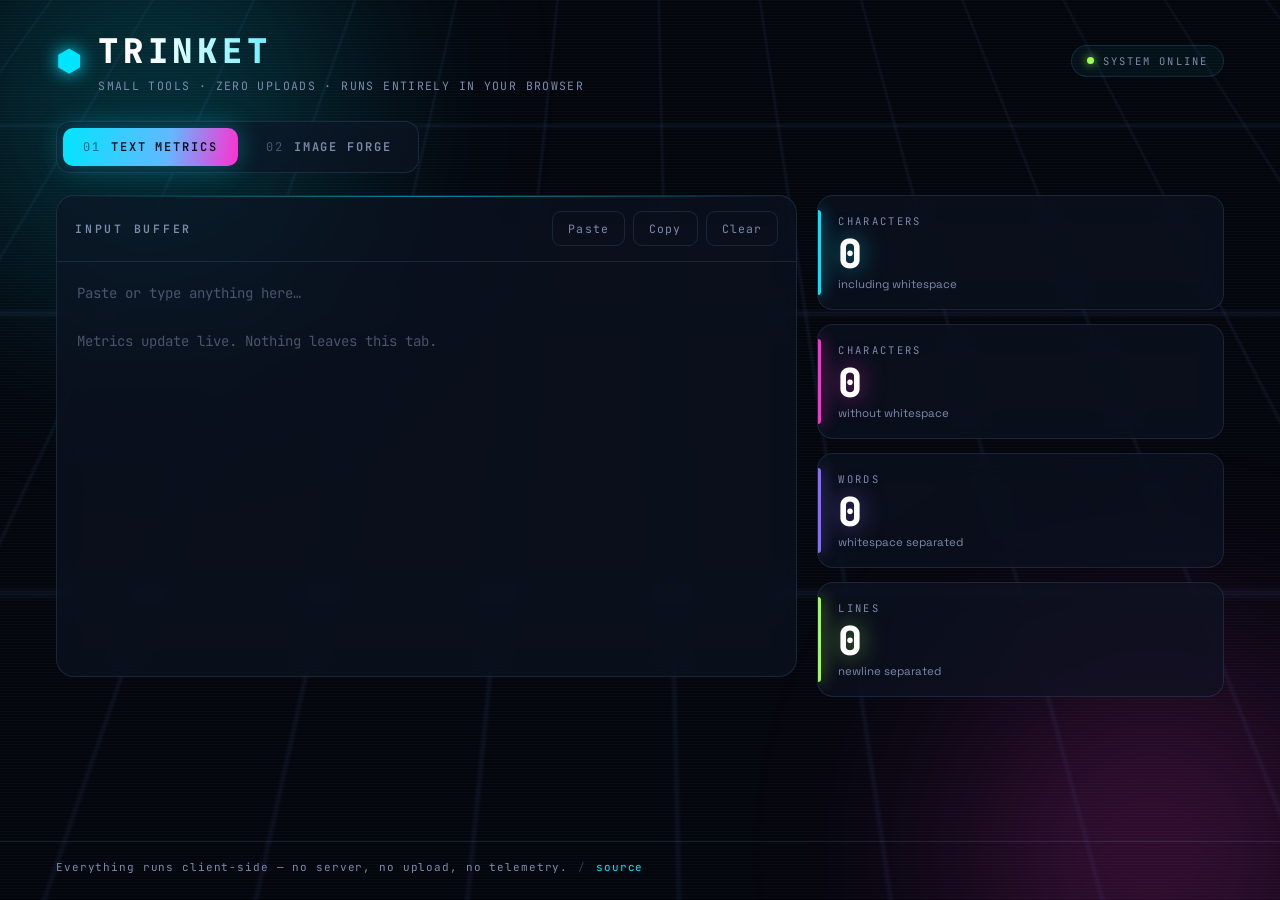
==== index.html @ 866d5426 "Replace old scaffolding with TRINKET LAB static site A no-build GitHub Pages site with two tools: - " ====
<!DOCTYPE html>
<html lang="en">
<head>
<meta charset="utf-8" />
<meta name="viewport" content="width=device-width, initial-scale=1" />
<title>TRINKET LAB // WebLab</title>
<meta name="description" content="A small console of tools I actually use: live text metrics and a paste-in image editor." />
<link rel="preconnect" href="https://fonts.googleapis.com" />
<link rel="preconnect" href="https://fonts.gstatic.com" crossorigin />
<link href="https://fonts.googleapis.com/css2?family=JetBrains+Mono:wght@300;400;600;800&family=Space+Grotesk:wght@400;500;700&display=swap" rel="stylesheet" />
<link rel="icon" href="data:image/svg+xml,<svg xmlns='http://www.w3.org/2000/svg' viewBox='0 0 100 100'><text y='.9em' font-size='90'>⬢</text></svg>" />
<link rel="stylesheet" href="styles.css" />
</head>
<body>
<div class="bg-grid" aria-hidden="true"></div>
<div class="bg-orb orb-a" aria-hidden="true"></div>
<div class="bg-orb orb-b" aria-hidden="true"></div>
<div class="scanlines" aria-hidden="true"></div>

<header class="site-head">
  <div class="brand">
    <div class="brand-mark">⬢</div>
    <div class="brand-text">
      <h1>TRINKET<span>LAB</span></h1>
      <p class="tagline">small tools · zero uploads · runs entirely in your browser</p>
    </div>
  </div>
  <div class="status-chip"><span class="dot"></span> SYSTEM ONLINE</div>
</header>

<nav class="tabs" role="tablist" aria-label="Tools">
  <button class="tab is-active" role="tab" id="tab-text" aria-controls="panel-text" aria-selected="true" data-panel="panel-text">
    <span class="tab-idx">01</span> TEXT METRICS
  </button>
  <button class="tab" role="tab" id="tab-image" aria-controls="panel-image" aria-selected="false" data-panel="panel-image">
    <span class="tab-idx">02</span> IMAGE FORGE
  </button>
  <div class="tab-glider" aria-hidden="true"></div>
</nav>

<main>
  <!-- ───────────────────────── TEXT ───────────────────────── -->
  <section class="panel is-active" id="panel-text" role="tabpanel" aria-labelledby="tab-text">
    <div class="panel-grid">
      <div class="card editor-card">
        <div class="card-head">
          <h2>INPUT BUFFER</h2>
          <div class="card-actions">
            <button class="btn ghost" id="text-paste" type="button">Paste</button>
            <button class="btn ghost" id="text-copy" type="button">Copy</button>
            <button class="btn ghost danger" id="text-clear" type="button">Clear</button>
          </div>
        </div>
        <textarea id="text-input" spellcheck="false" placeholder="Paste or type anything here…&#10;&#10;Metrics update live. Nothing leaves this tab."></textarea>
      </div>

      <div class="stats">
        <div class="stat" data-accent="cyan">
          <div class="stat-label">Characters</div>
          <div class="stat-value" id="stat-chars">0</div>
          <div class="stat-sub">including whitespace</div>
        </div>
        <div class="stat" data-accent="magenta">
          <div class="stat-label">Characters</div>
          <div class="stat-value" id="stat-chars-nws">0</div>
          <div class="stat-sub">without whitespace</div>
        </div>
        <div class="stat" data-accent="violet">
          <div class="stat-label">Words</div>
          <div class="stat-value" id="stat-words">0</div>
          <div class="stat-sub">whitespace separated</div>
        </div>
        <div class="stat" data-accent="lime">
          <div class="stat-label">Lines</div>
          <div class="stat-value" id="stat-lines">0</div>
          <div class="stat-sub">newline separated</div>
        </div>
      </div>
    </div>
  </section>

  <!-- ───────────────────────── IMAGE ───────────────────────── -->
  <section class="panel" id="panel-image" role="tabpanel" aria-labelledby="tab-image" hidden>
    <div class="card image-card">
      <div class="card-head">
        <h2>IMAGE FORGE</h2>
        <div class="card-actions" id="image-actions" hidden>
          <button class="btn" id="btn-invert" type="button">⧉ Invert</button>
          <button class="btn" id="btn-crop" type="button" disabled>⛶ Crop selection</button>
          <button class="btn ghost" id="btn-reset" type="button">↺ Reset</button>
          <button class="btn ghost danger" id="btn-unload" type="button">✕ Close</button>
          <button class="btn primary" id="btn-download" type="button">↓ Download PNG</button>
        </div>
      </div>

      <div class="dropzone" id="dropzone" tabindex="0">
        <div class="dz-inner">
          <div class="dz-icon">⌘V</div>
          <p class="dz-title">Paste an image anywhere</p>
          <p class="dz-sub">or drop a file here · or <span class="link" id="browse">browse your disk</span></p>
        </div>
        <input type="file" id="file-input" accept="image/*" hidden />
      </div>

      <div class="stage-wrap" id="stage-wrap" hidden>
        <div class="canvas-holder" id="canvas-holder">
          <canvas id="stage"></canvas>
          <div class="sel" id="sel" hidden>
            <span class="sel-size" id="sel-size"></span>
          </div>
        </div>
        <div class="stage-meta">
          <span id="meta-dims">—</span>
          <span class="hint">drag on the image to mark a crop region · Esc clears</span>
        </div>
      </div>
    </div>
  </section>
</main>

<footer class="site-foot">
  <span>Everything runs client-side — no server, no upload, no telemetry.</span>
  <span class="foot-sep">/</span>
  <a href="https://github.com/rueyday/WebLab" target="_blank" rel="noopener">source</a>
</footer>

<div class="toast" id="toast" hidden></div>
<script src="app.js"></script>
</body>
</html>
---- styles.css ----
:root {
  --bg: #04060d;
  --bg-2: #070b16;
  --panel: rgba(14, 20, 36, 0.62);
  --line: rgba(120, 180, 255, 0.14);
  --line-hot: rgba(0, 229, 255, 0.55);
  --text: #dbe6ff;
  --muted: #7d8bad;
  --cyan: #00e5ff;
  --magenta: #ff2fd0;
  --violet: #8b6bff;
  --lime: #9dff4f;
  --danger: #ff5b6e;
  --mono: "JetBrains Mono", ui-monospace, SFMono-Regular, Menlo, monospace;
  --sans: "Space Grotesk", system-ui, -apple-system, sans-serif;
}

* { box-sizing: border-box; }

html, body { height: 100%; }

body {
  margin: 0;
  min-height: 100%;
  background: var(--bg);
  color: var(--text);
  font-family: var(--sans);
  -webkit-font-smoothing: antialiased;
  overflow-x: hidden;
  display: flex;
  flex-direction: column;
}

/* ── background ─────────────────────────────────────────── */
.bg-grid {
  position: fixed; inset: -50% -50%;
  background-image:
    linear-gradient(rgba(90, 160, 255, 0.07) 1px, transparent 1px),
    linear-gradient(90deg, rgba(90, 160, 255, 0.07) 1px, transparent 1px);
  background-size: 46px 46px;
  transform: perspective(600px) rotateX(58deg) translateY(-12%);
  transform-origin: 50% 0;
  mask-image: radial-gradient(ellipse 60% 55% at 50% 30%, #000 20%, transparent 75%);
  -webkit-mask-image: radial-gradient(ellipse 60% 55% at 50% 30%, #000 20%, transparent 75%);
  z-index: -3;
  pointer-events: none;
}

.bg-orb {
  position: fixed;
  width: 44vw; height: 44vw;
  border-radius: 50%;
  filter: blur(110px);
  opacity: 0.35;
  z-index: -2;
  pointer-events: none;
  animation: drift 22s ease-in-out infinite alternate;
}
.orb-a { background: radial-gradient(circle, var(--cyan), transparent 65%); top: -14vw; left: -10vw; }
.orb-b { background: radial-gradient(circle, var(--magenta), transparent 65%); bottom: -18vw; right: -12vw; animation-delay: -9s; }

@keyframes drift {
  from { transform: translate3d(0, 0, 0) scale(1); }
  to   { transform: translate3d(4vw, 5vh, 0) scale(1.15); }
}

.scanlines {
  position: fixed; inset: 0;
  background: repeating-linear-gradient(to bottom, rgba(255,255,255,0.022) 0 1px, transparent 1px 3px);
  z-index: -1;
  pointer-events: none;
}

/* ── header ─────────────────────────────────────────────── */
.site-head {
  display: flex; align-items: center; justify-content: space-between;
  gap: 20px; flex-wrap: wrap;
  padding: 28px clamp(18px, 5vw, 56px) 10px;
}

.brand { display: flex; align-items: center; gap: 16px; }

.brand-mark {
  font-size: 30px; line-height: 1;
  color: var(--cyan);
  text-shadow: 0 0 18px var(--cyan);
  animation: pulse 3.4s ease-in-out infinite;
}
@keyframes pulse { 0%, 100% { opacity: 1; } 50% { opacity: 0.45; } }

.brand-text h1 {
  margin: 0;
  font-family: var(--mono);
  font-weight: 800;
  font-size: clamp(22px, 3.4vw, 34px);
  letter-spacing: 0.14em;
  background: linear-gradient(92deg, #fff 10%, var(--cyan) 55%, var(--magenta) 95%);
  -webkit-background-clip: text; background-clip: text;
  color: transparent;
}
.brand-text h1 span { opacity: 0.72; }

.tagline {
  margin: 5px 0 0;
  font-family: var(--mono);
  font-size: 11.5px;
  letter-spacing: 0.12em;
  text-transform: uppercase;
  color: var(--muted);
}

.status-chip {
  display: inline-flex; align-items: center; gap: 9px;
  padding: 8px 15px;
  border: 1px solid var(--line);
  border-radius: 999px;
  background: rgba(0, 229, 255, 0.05);
  font-family: var(--mono);
  font-size: 10.5px;
  letter-spacing: 0.2em;
  color: var(--muted);
}
.status-chip .dot {
  width: 7px; height: 7px; border-radius: 50%;
  background: var(--lime);
  box-shadow: 0 0 10px var(--lime);
  animation: pulse 2s ease-in-out infinite;
}

/* ── tabs ───────────────────────────────────────────────── */
.tabs {
  position: relative;
  display: flex; gap: 8px;
  margin: 18px clamp(18px, 5vw, 56px) 0;
  padding: 6px;
  border: 1px solid var(--line);
  border-radius: 14px;
  background: var(--panel);
  backdrop-filter: blur(14px);
  width: fit-content;
  max-width: calc(100% - 36px);
}

.tab {
  position: relative; z-index: 1;
  display: inline-flex; align-items: center; gap: 10px;
  padding: 11px 20px;
  border: 0; border-radius: 10px;
  background: transparent;
  color: var(--muted);
  font-family: var(--mono);
  font-size: 12px; font-weight: 600;
  letter-spacing: 0.16em;
  cursor: pointer;
  transition: color 0.22s ease;
  white-space: nowrap;
}
.tab:hover { color: var(--text); }
.tab.is-active { color: #041018; }
.tab-idx { opacity: 0.55; font-weight: 400; }

.tab-glider {
  position: absolute; top: 6px; left: 6px;
  height: calc(100% - 12px);
  border-radius: 10px;
  background: linear-gradient(100deg, var(--cyan), #63b8ff 60%, var(--magenta));
  box-shadow: 0 0 26px rgba(0, 229, 255, 0.35);
  transition: transform 0.34s cubic-bezier(.5,.05,.2,1), width 0.34s cubic-bezier(.5,.05,.2,1);
}

/* ── layout ─────────────────────────────────────────────── */
main {
  flex: 1;
  padding: 22px clamp(18px, 5vw, 56px) 40px;
  width: 100%;
  max-width: 1400px;
}

.panel { display: none; animation: rise 0.4s ease both; }
.panel.is-active { display: block; }
@keyframes rise {
  from { opacity: 0; transform: translateY(12px); }
  to   { opacity: 1; transform: none; }
}

.panel-grid {
  display: grid;
  grid-template-columns: minmax(0, 1.55fr) minmax(280px, 0.85fr);
  gap: 20px;
  align-items: start;
}
@media (max-width: 900px) {
  .panel-grid { grid-template-columns: 1fr; }
}

/* ── cards ──────────────────────────────────────────────── */
.card {
  position: relative;
  border: 1px solid var(--line);
  border-radius: 18px;
  background: var(--panel);
  backdrop-filter: blur(16px);
  overflow: hidden;
}
.card::before {
  content: "";
  position: absolute; inset: 0 0 auto 0; height: 1px;
  background: linear-gradient(90deg, transparent, var(--line-hot), transparent);
}

.card-head {
  display: flex; align-items: center; justify-content: space-between;
  gap: 14px; flex-wrap: wrap;
  padding: 15px 18px;
  border-bottom: 1px solid var(--line);
}
.card-head h2 {
  margin: 0;
  font-family: var(--mono);
  font-size: 11.5px; font-weight: 600;
  letter-spacing: 0.24em;
  color: var(--muted);
}
.card-actions { display: flex; gap: 8px; flex-wrap: wrap; }

/* ── buttons ────────────────────────────────────────────── */
.btn {
  padding: 9px 15px;
  border: 1px solid var(--line);
  border-radius: 9px;
  background: rgba(120, 180, 255, 0.06);
  color: var(--text);
  font-family: var(--mono);
  font-size: 11.5px; letter-spacing: 0.1em;
  cursor: pointer;
  transition: all 0.18s ease;
}
.btn:hover:not(:disabled) {
  border-color: var(--line-hot);
  background: rgba(0, 229, 255, 0.14);
  box-shadow: 0 0 18px rgba(0, 229, 255, 0.22);
  transform: translateY(-1px);
}
.btn:active:not(:disabled) { transform: translateY(0); }
.btn:disabled { opacity: 0.32; cursor: not-allowed; }
.btn.ghost { background: transparent; color: var(--muted); }
.btn.ghost:hover:not(:disabled) { color: var(--text); }
.btn.danger:hover:not(:disabled) {
  border-color: var(--danger);
  background: rgba(255, 91, 110, 0.14);
  box-shadow: 0 0 18px rgba(255, 91, 110, 0.22);
  color: #ffd7dc;
}
.btn.primary {
  border-color: transparent;
  background: linear-gradient(100deg, var(--cyan), var(--magenta));
  color: #04060d;
  font-weight: 600;
}
.btn.primary:hover:not(:disabled) { box-shadow: 0 0 26px rgba(255, 47, 208, 0.4); }

/* ── text panel ─────────────────────────────────────────── */
#text-input {
  display: block;
  width: 100%;
  min-height: 46vh;
  padding: 20px;
  border: 0;
  background: transparent;
  color: var(--text);
  font-family: var(--mono);
  font-size: 14px;
  line-height: 1.7;
  resize: vertical;
  outline: none;
}
#text-input::placeholder { color: rgba(125, 139, 173, 0.55); }
#text-input:focus { background: rgba(0, 229, 255, 0.02); }

.stats { display: grid; gap: 14px; }

.stat {
  position: relative;
  padding: 18px 20px;
  border: 1px solid var(--line);
  border-radius: 16px;
  background: var(--panel);
  backdrop-filter: blur(16px);
  overflow: hidden;
  transition: border-color 0.25s ease, transform 0.25s ease;
}
.stat::after {
  content: "";
  position: absolute; left: 0; top: 12%; bottom: 12%; width: 3px;
  border-radius: 0 3px 3px 0;
  background: var(--accent);
  box-shadow: 0 0 16px var(--accent);
}
.stat[data-accent="cyan"]    { --accent: var(--cyan); }
.stat[data-accent="magenta"] { --accent: var(--magenta); }
.stat[data-accent="violet"]  { --accent: var(--violet); }
.stat[data-accent="lime"]    { --accent: var(--lime); }
.stat:hover { transform: translateY(-2px); border-color: rgba(120, 180, 255, 0.3); }

.stat-label {
  font-family: var(--mono);
  font-size: 10.5px; letter-spacing: 0.22em; text-transform: uppercase;
  color: var(--muted);
}
.stat-value {
  margin: 6px 0 3px;
  font-family: var(--mono);
  font-size: clamp(30px, 4.5vw, 40px);
  font-weight: 800;
  line-height: 1;
  color: #fff;
  font-variant-numeric: tabular-nums;
  text-shadow: 0 0 24px color-mix(in srgb, var(--accent) 55%, transparent);
}
.stat-value.bump { animation: bump 0.3s ease; }
@keyframes bump { 50% { transform: scale(1.06); } }
.stat-sub { font-size: 11.5px; color: var(--muted); }

/* ── image panel ────────────────────────────────────────── */
.dropzone {
  margin: 22px;
  padding: clamp(40px, 9vw, 84px) 24px;
  border: 1.5px dashed rgba(120, 180, 255, 0.28);
  border-radius: 16px;
  text-align: center;
  cursor: pointer;
  outline: none;
  transition: all 0.22s ease;
}
.dropzone:hover, .dropzone:focus-visible, .dropzone.hot {
  border-color: var(--cyan);
  background: rgba(0, 229, 255, 0.06);
  box-shadow: inset 0 0 60px rgba(0, 229, 255, 0.08);
}
.dz-icon {
  font-family: var(--mono);
  font-size: 34px; font-weight: 800;
  letter-spacing: 0.06em;
  color: var(--cyan);
  text-shadow: 0 0 28px var(--cyan);
}
.dz-title { margin: 16px 0 6px; font-size: 19px; font-weight: 500; }
.dz-sub { margin: 0; font-size: 13px; color: var(--muted); }
.link { color: var(--cyan); text-decoration: underline; text-underline-offset: 3px; }

.stage-wrap { padding: 22px; }

.canvas-holder {
  position: relative;
  display: inline-block;
  max-width: 100%;
  line-height: 0;
  border-radius: 12px;
  overflow: hidden;
  box-shadow: 0 0 0 1px var(--line), 0 24px 60px rgba(0, 0, 0, 0.55);
  background-image:
    linear-gradient(45deg, #101725 25%, transparent 25%, transparent 75%, #101725 75%),
    linear-gradient(45deg, #101725 25%, #0a0f1a 25%, #0a0f1a 75%, #101725 75%);
  background-size: 20px 20px;
  background-position: 0 0, 10px 10px;
}

#stage {
  display: block;
  max-width: 100%;
  height: auto;
  cursor: crosshair;
  touch-action: none;
}

.sel {
  position: absolute;
  border: 1px solid var(--cyan);
  box-shadow: 0 0 0 9999px rgba(4, 6, 13, 0.6), 0 0 22px rgba(0, 229, 255, 0.5);
  pointer-events: none;
}
.sel-size {
  position: absolute; left: 4px; bottom: 4px;
  padding: 2px 7px;
  border-radius: 5px;
  background: var(--cyan);
  color: #04060d;
  font-family: var(--mono);
  font-size: 10.5px;
  line-height: 1.6;
  white-space: nowrap;
}

.stage-meta {
  display: flex; align-items: center; gap: 14px; flex-wrap: wrap;
  margin-top: 16px;
  font-family: var(--mono);
  font-size: 11.5px;
  letter-spacing: 0.08em;
  color: var(--muted);
}
#meta-dims { color: var(--cyan); }
.hint { opacity: 0.75; }

/* ── footer + toast ─────────────────────────────────────── */
.site-foot {
  display: flex; align-items: center; gap: 10px; flex-wrap: wrap;
  padding: 18px clamp(18px, 5vw, 56px) 26px;
  border-top: 1px solid var(--line);
  font-family: var(--mono);
  font-size: 11px;
  letter-spacing: 0.08em;
  color: var(--muted);
}
.site-foot a { color: var(--cyan); text-decoration: none; }
.site-foot a:hover { text-decoration: underline; }
.foot-sep { opacity: 0.4; }

.toast {
  position: fixed; left: 50%; bottom: 30px;
  transform: translate(-50%, 16px);
  padding: 12px 20px;
  border: 1px solid var(--line-hot);
  border-radius: 10px;
  background: rgba(7, 11, 22, 0.95);
  backdrop-filter: blur(10px);
  font-family: var(--mono);
  font-size: 12px;
  letter-spacing: 0.08em;
  box-shadow: 0 0 30px rgba(0, 229, 255, 0.25);
  opacity: 0;
  transition: opacity 0.25s ease, transform 0.25s ease;
  z-index: 50;
}
.toast.show { opacity: 1; transform: translate(-50%, 0); }

@media (prefers-reduced-motion: reduce) {
  *, *::before, *::after { animation: none !important; transition: none !important; }
}
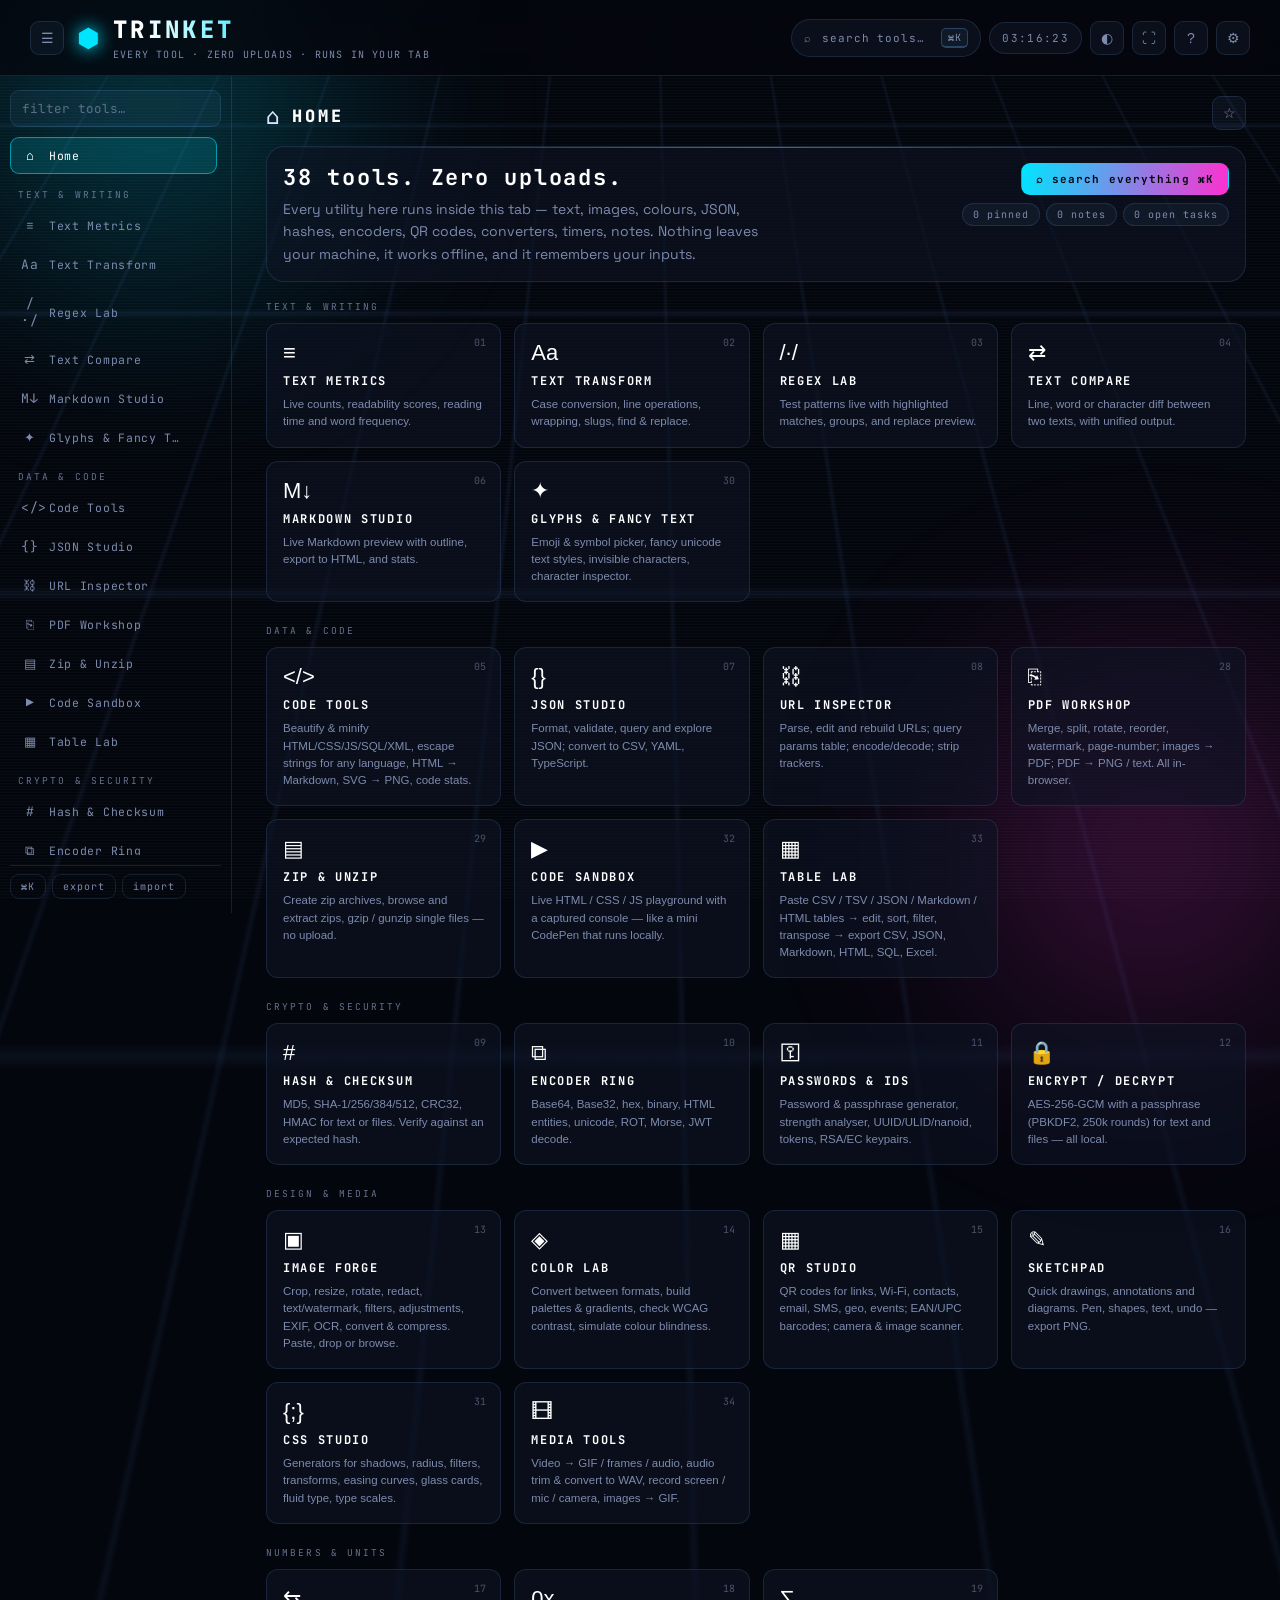
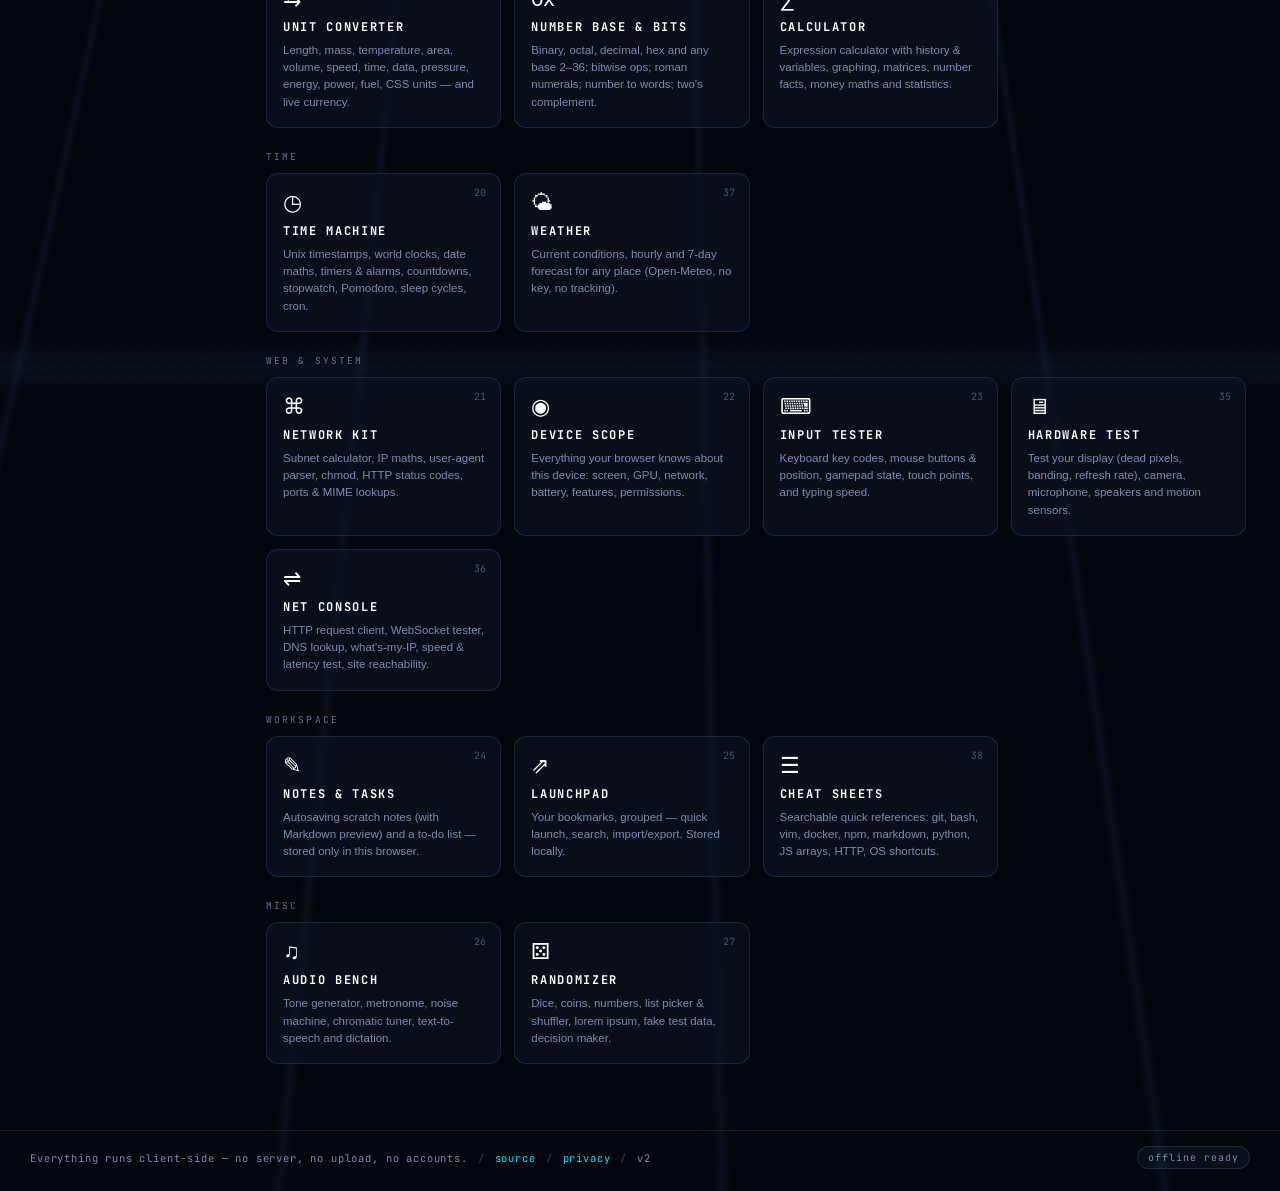
==== commit f5a6105a: "added a ton of tools" ====
--- a/index.html
+++ b/index.html
@@ -1,15 +1,33 @@
 <!DOCTYPE html>
-<html lang="en">
+<html lang="en" data-theme="midnight">
 <head>
 <meta charset="utf-8" />
 <meta name="viewport" content="width=device-width, initial-scale=1" />
-<title>TRINKET LAB // WebLab</title>
-<meta name="description" content="A small console of tools I actually use: live text metrics and a paste-in image editor." />
+<title>TRINKET LAB // every web tool, one tab</title>
+<meta name="description" content="TRINKET LAB — 30+ browser-only tools: text, image, colour, JSON, regex, hashes, encoders, QR codes, converters, timers, notes and more. No uploads, no accounts, works offline." />
+<meta name="theme-color" content="#04060d" />
+<meta property="og:title" content="TRINKET LAB" />
+<meta property="og:description" content="Every small web tool you need, running entirely in your browser." />
+<meta property="og:type" content="website" />
+<link rel="manifest" href="manifest.webmanifest" />
 <link rel="preconnect" href="https://fonts.googleapis.com" />
 <link rel="preconnect" href="https://fonts.gstatic.com" crossorigin />
 <link href="https://fonts.googleapis.com/css2?family=JetBrains+Mono:wght@300;400;600;800&family=Space+Grotesk:wght@400;500;700&display=swap" rel="stylesheet" />
 <link rel="icon" href="data:image/svg+xml,<svg xmlns='http://www.w3.org/2000/svg' viewBox='0 0 100 100'><text y='.9em' font-size='90'>⬢</text></svg>" />
+<link rel="apple-touch-icon" href="icon.svg" />
 <link rel="stylesheet" href="styles.css" />
+<script>
+  // apply saved theme before first paint to avoid a flash
+  try {
+    var s = JSON.parse(localStorage.getItem("trinket:settings") || "{}");
+    var root = document.documentElement;
+    if (s.theme) root.dataset.theme = s.theme;
+    if (s.fx === false) root.dataset.fx = "off";
+    if (s.glow === false) root.dataset.glow = "off";
+    if (s.motion === false) root.dataset.motion = "off";
+    if (s.density) root.dataset.density = s.density;
+  } catch (e) {}
+</script>
 </head>
 <body>
 <div class="bg-grid" aria-hidden="true"></div>
@@ -19,112 +37,50 @@
 
 <header class="site-head">
   <div class="brand">
-    <div class="brand-mark">⬢</div>
+    <button class="icon-btn" id="rail-toggle" title="Toggle sidebar (⌘B)" aria-label="Toggle sidebar">☰</button>
+    <button class="brand-mark" id="brand-home" title="Home" aria-label="Home">⬢</button>
     <div class="brand-text">
       <h1>TRINKET<span>LAB</span></h1>
-      <p class="tagline">small tools · zero uploads · runs entirely in your browser</p>
+      <p class="tagline">every tool · zero uploads · runs in your tab</p>
     </div>
   </div>
-  <div class="status-chip"><span class="dot"></span> SYSTEM ONLINE</div>
+  <div class="head-tools">
+    <button class="search-btn" id="open-palette" type="button">
+      <span>⌕</span><span class="grow">search tools…</span><span class="kbd">⌘K</span>
+    </button>
+    <span class="clock" id="clock" title="Local time">--:--:--</span>
+    <button class="icon-btn" id="btn-theme" title="Cycle theme (⌘⇧T)" aria-label="Theme">◐</button>
+    <button class="icon-btn" id="btn-fullscreen" title="Fullscreen (F11)" aria-label="Fullscreen">⛶</button>
+    <button class="icon-btn" id="btn-help" title="Keyboard shortcuts (?)" aria-label="Help">?</button>
+    <button class="icon-btn" id="btn-settings" title="Settings" aria-label="Settings">⚙</button>
+  </div>
 </header>
 
-<nav class="tabs" role="tablist" aria-label="Tools">
-  <button class="tab is-active" role="tab" id="tab-text" aria-controls="panel-text" aria-selected="true" data-panel="panel-text">
-    <span class="tab-idx">01</span> TEXT METRICS
-  </button>
-  <button class="tab" role="tab" id="tab-image" aria-controls="panel-image" aria-selected="false" data-panel="panel-image">
-    <span class="tab-idx">02</span> IMAGE FORGE
-  </button>
-  <div class="tab-glider" aria-hidden="true"></div>
-</nav>
-
-<main>
-  <!-- ───────────────────────── TEXT ───────────────────────── -->
-  <section class="panel is-active" id="panel-text" role="tabpanel" aria-labelledby="tab-text">
-    <div class="panel-grid">
-      <div class="card editor-card">
-        <div class="card-head">
-          <h2>INPUT BUFFER</h2>
-          <div class="card-actions">
-            <button class="btn ghost" id="text-paste" type="button">Paste</button>
-            <button class="btn ghost" id="text-copy" type="button">Copy</button>
-            <button class="btn ghost danger" id="text-clear" type="button">Clear</button>
-          </div>
-        </div>
-        <textarea id="text-input" spellcheck="false" placeholder="Paste or type anything here…&#10;&#10;Metrics update live. Nothing leaves this tab."></textarea>
-      </div>
-
-      <div class="stats">
-        <div class="stat" data-accent="cyan">
-          <div class="stat-label">Characters</div>
-          <div class="stat-value" id="stat-chars">0</div>
-          <div class="stat-sub">including whitespace</div>
-        </div>
-        <div class="stat" data-accent="magenta">
-          <div class="stat-label">Characters</div>
-          <div class="stat-value" id="stat-chars-nws">0</div>
-          <div class="stat-sub">without whitespace</div>
-        </div>
-        <div class="stat" data-accent="violet">
-          <div class="stat-label">Words</div>
-          <div class="stat-value" id="stat-words">0</div>
-          <div class="stat-sub">whitespace separated</div>
-        </div>
-        <div class="stat" data-accent="lime">
-          <div class="stat-label">Lines</div>
-          <div class="stat-value" id="stat-lines">0</div>
-          <div class="stat-sub">newline separated</div>
-        </div>
-      </div>
-    </div>
-  </section>
-
-  <!-- ───────────────────────── IMAGE ───────────────────────── -->
-  <section class="panel" id="panel-image" role="tabpanel" aria-labelledby="tab-image" hidden>
-    <div class="card image-card">
-      <div class="card-head">
-        <h2>IMAGE FORGE</h2>
-        <div class="card-actions" id="image-actions" hidden>
-          <button class="btn" id="btn-invert" type="button">⧉ Invert</button>
-          <button class="btn" id="btn-crop" type="button" disabled>⛶ Crop selection</button>
-          <button class="btn ghost" id="btn-reset" type="button">↺ Reset</button>
-          <button class="btn ghost danger" id="btn-unload" type="button">✕ Close</button>
-          <button class="btn primary" id="btn-download" type="button">↓ Download PNG</button>
-        </div>
-      </div>
-
-      <div class="dropzone" id="dropzone" tabindex="0">
-        <div class="dz-inner">
-          <div class="dz-icon">⌘V</div>
-          <p class="dz-title">Paste an image anywhere</p>
-          <p class="dz-sub">or drop a file here · or <span class="link" id="browse">browse your disk</span></p>
-        </div>
-        <input type="file" id="file-input" accept="image/*" hidden />
-      </div>
-
-      <div class="stage-wrap" id="stage-wrap" hidden>
-        <div class="canvas-holder" id="canvas-holder">
-          <canvas id="stage"></canvas>
-          <div class="sel" id="sel" hidden>
-            <span class="sel-size" id="sel-size"></span>
-          </div>
-        </div>
-        <div class="stage-meta">
-          <span id="meta-dims">—</span>
-          <span class="hint">drag on the image to mark a crop region · Esc clears</span>
-        </div>
-      </div>
-    </div>
-  </section>
-</main>
+<div class="shell" id="shell">
+  <aside class="rail" id="rail" aria-label="Tools">
+    <input class="rail-filter" id="rail-filter" type="search" placeholder="filter tools…" autocomplete="off" spellcheck="false" />
+    <nav class="rail-list" id="rail-list"></nav>
+    <div class="rail-foot" id="rail-foot"></div>
+  </aside>
+  <main class="view" id="view"></main>
+</div>
 
 <footer class="site-foot">
-  <span>Everything runs client-side — no server, no upload, no telemetry.</span>
+  <span>Everything runs client-side — no server, no upload, no accounts.</span>
   <span class="foot-sep">/</span>
   <a href="https://github.com/rueyday/WebLab" target="_blank" rel="noopener">source</a>
+  <span class="foot-sep">/</span>
+  <a href="privacy.html">privacy</a>
+  <span class="foot-sep">/</span>
+  <span id="foot-version">v2</span>
+  <span class="spacer"></span>
+  <span id="foot-offline" class="chip" hidden>offline ready</span>
 </footer>
 
-<div class="toast" id="toast" hidden></div>
-<script src="app.js"></script>
+<div id="palette-host" hidden></div>
+<div id="modal-host" hidden></div>
+<div class="toast-stack" id="toast-stack" aria-live="polite"></div>
+
+<script type="module" src="js/main.js"></script>
 </body>
 </html>
--- a/styles.css
+++ b/styles.css
@@ -1,439 +1,654 @@
+/* ═══════════════════════════════════════════════════════════
+   TRINKET LAB — design system
+   tokens → layout → components → utilities
+   ═══════════════════════════════════════════════════════════ */
+
+/* ── theme tokens ───────────────────────────────────────── */
 :root {
   --bg: #04060d;
   --bg-2: #070b16;
   --panel: rgba(14, 20, 36, 0.62);
+  --panel-solid: #0b1120;
+  --raise: rgba(120, 180, 255, 0.06);
   --line: rgba(120, 180, 255, 0.14);
+  --line-2: rgba(120, 180, 255, 0.28);
   --line-hot: rgba(0, 229, 255, 0.55);
   --text: #dbe6ff;
+  --text-hi: #ffffff;
   --muted: #7d8bad;
   --cyan: #00e5ff;
   --magenta: #ff2fd0;
   --violet: #8b6bff;
   --lime: #9dff4f;
+  --amber: #ffc861;
   --danger: #ff5b6e;
+  --a1: var(--cyan);
+  --a2: var(--magenta);
+  --grid-ink: rgba(90, 160, 255, 0.07);
+  --shadow: 0 24px 60px rgba(0, 0, 0, 0.55);
   --mono: "JetBrains Mono", ui-monospace, SFMono-Regular, Menlo, monospace;
   --sans: "Space Grotesk", system-ui, -apple-system, sans-serif;
-}
+  --r-lg: 18px;
+  --r-md: 12px;
+  --r-sm: 9px;
+  color-scheme: dark;
+}
+
+[data-theme="aurora"] {
+  --bg: #05121a; --bg-2: #061a22; --panel: rgba(10, 33, 42, 0.62); --panel-solid: #0a212a;
+  --text: #d6fff4; --muted: #6f9fa0; --line: rgba(90, 255, 220, 0.14); --line-2: rgba(90,255,220,.3);
+  --line-hot: rgba(80, 255, 200, 0.55);
+  --a1: #4dffc3; --a2: #8b6bff; --cyan: #4dffc3; --magenta: #ff8bd0;
+  --grid-ink: rgba(80, 255, 200, 0.07);
+}
+[data-theme="ember"] {
+  --bg: #120604; --bg-2: #1a0a06; --panel: rgba(42, 18, 12, 0.6); --panel-solid: #22100b;
+  --text: #ffe4d2; --muted: #b58a72; --line: rgba(255, 150, 90, 0.16); --line-2: rgba(255,150,90,.32);
+  --line-hot: rgba(255, 140, 60, 0.6);
+  --a1: #ff9b45; --a2: #ff2f6d; --cyan: #ff9b45; --magenta: #ff2f6d; --lime: #ffd166;
+  --grid-ink: rgba(255, 150, 90, 0.07);
+}
+[data-theme="matrix"] {
+  --bg: #020602; --bg-2: #04140a; --panel: rgba(8, 26, 14, 0.6); --panel-solid: #071a0d;
+  --text: #c9ffd6; --muted: #5f9d76; --line: rgba(80, 255, 140, 0.16); --line-2: rgba(80,255,140,.3);
+  --line-hot: rgba(60, 255, 120, 0.6);
+  --a1: #3bff7d; --a2: #9dff4f; --cyan: #3bff7d; --magenta: #d6ff4f;
+  --grid-ink: rgba(80, 255, 140, 0.08);
+}
+[data-theme="paper"] {
+  --bg: #f4f5f8; --bg-2: #eceef4; --panel: rgba(255, 255, 255, 0.82); --panel-solid: #ffffff;
+  --raise: rgba(20, 40, 90, 0.05);
+  --text: #16203a; --text-hi: #050b1c; --muted: #63708e;
+  --line: rgba(20, 40, 90, 0.14); --line-2: rgba(20, 40, 90, 0.26); --line-hot: rgba(0, 130, 190, 0.5);
+  --cyan: #0088b8; --magenta: #c2137f; --violet: #6039d8; --lime: #2e9e2e; --amber: #b47600;
+  --a1: #0088b8; --a2: #c2137f;
+  --grid-ink: rgba(20, 60, 120, 0.06);
+  --shadow: 0 20px 44px rgba(20, 40, 90, 0.14);
+  color-scheme: light;
+}
+
+/* effect toggles driven by settings */
+html[data-fx="off"] .bg-grid,
+html[data-fx="off"] .bg-orb,
+html[data-fx="off"] .scanlines { display: none; }
+html[data-glow="off"] * { text-shadow: none !important; }
+html[data-density="compact"] { --r-lg: 12px; --r-md: 9px; }
 
 * { box-sizing: border-box; }
-
-html, body { height: 100%; }
+[hidden] { display: none !important; }
+html { min-height: 100%; }
 
 body {
   margin: 0;
-  min-height: 100%;
+  min-height: 100vh;
   background: var(--bg);
   color: var(--text);
   font-family: var(--sans);
+  font-size: 14px;
   -webkit-font-smoothing: antialiased;
   overflow-x: hidden;
   display: flex;
   flex-direction: column;
 }
 
+::selection { background: color-mix(in srgb, var(--a1) 40%, transparent); color: var(--text-hi); }
+
+/* thin scrollbars */
+* { scrollbar-width: thin; scrollbar-color: var(--line-2) transparent; }
+*::-webkit-scrollbar { width: 10px; height: 10px; }
+*::-webkit-scrollbar-thumb { background: var(--line-2); border-radius: 10px; border: 3px solid transparent; background-clip: content-box; }
+*::-webkit-scrollbar-track { background: transparent; }
+
 /* ── background ─────────────────────────────────────────── */
 .bg-grid {
   position: fixed; inset: -50% -50%;
   background-image:
-    linear-gradient(rgba(90, 160, 255, 0.07) 1px, transparent 1px),
-    linear-gradient(90deg, rgba(90, 160, 255, 0.07) 1px, transparent 1px);
+    linear-gradient(var(--grid-ink) 1px, transparent 1px),
+    linear-gradient(90deg, var(--grid-ink) 1px, transparent 1px);
   background-size: 46px 46px;
   transform: perspective(600px) rotateX(58deg) translateY(-12%);
   transform-origin: 50% 0;
   mask-image: radial-gradient(ellipse 60% 55% at 50% 30%, #000 20%, transparent 75%);
   -webkit-mask-image: radial-gradient(ellipse 60% 55% at 50% 30%, #000 20%, transparent 75%);
-  z-index: -3;
-  pointer-events: none;
-}
-
+  z-index: -3; pointer-events: none;
+}
 .bg-orb {
-  position: fixed;
-  width: 44vw; height: 44vw;
-  border-radius: 50%;
-  filter: blur(110px);
-  opacity: 0.35;
-  z-index: -2;
-  pointer-events: none;
+  position: fixed; width: 44vw; height: 44vw; border-radius: 50%;
+  filter: blur(110px); opacity: 0.32; z-index: -2; pointer-events: none;
   animation: drift 22s ease-in-out infinite alternate;
 }
-.orb-a { background: radial-gradient(circle, var(--cyan), transparent 65%); top: -14vw; left: -10vw; }
-.orb-b { background: radial-gradient(circle, var(--magenta), transparent 65%); bottom: -18vw; right: -12vw; animation-delay: -9s; }
-
-@keyframes drift {
-  from { transform: translate3d(0, 0, 0) scale(1); }
-  to   { transform: translate3d(4vw, 5vh, 0) scale(1.15); }
-}
-
+.orb-a { background: radial-gradient(circle, var(--a1), transparent 65%); top: -14vw; left: -10vw; }
+.orb-b { background: radial-gradient(circle, var(--a2), transparent 65%); bottom: -18vw; right: -12vw; animation-delay: -9s; }
+@keyframes drift { from { transform: translate3d(0,0,0) scale(1); } to { transform: translate3d(4vw,5vh,0) scale(1.15); } }
 .scanlines {
-  position: fixed; inset: 0;
+  position: fixed; inset: 0; z-index: -1; pointer-events: none;
   background: repeating-linear-gradient(to bottom, rgba(255,255,255,0.022) 0 1px, transparent 1px 3px);
-  z-index: -1;
-  pointer-events: none;
-}
+}
+[data-theme="paper"] .scanlines { background: repeating-linear-gradient(to bottom, rgba(0,0,0,0.014) 0 1px, transparent 1px 3px); }
 
 /* ── header ─────────────────────────────────────────────── */
 .site-head {
-  display: flex; align-items: center; justify-content: space-between;
-  gap: 20px; flex-wrap: wrap;
-  padding: 28px clamp(18px, 5vw, 56px) 10px;
-}
-
-.brand { display: flex; align-items: center; gap: 16px; }
-
+  position: sticky; top: 0; z-index: 30;
+  display: flex; align-items: center; justify-content: space-between; gap: 16px;
+  padding: 14px clamp(14px, 3vw, 30px);
+  border-bottom: 1px solid var(--line);
+  background: color-mix(in srgb, var(--bg) 78%, transparent);
+  backdrop-filter: blur(14px);
+}
+.brand { display: flex; align-items: center; gap: 13px; min-width: 0; }
 .brand-mark {
-  font-size: 30px; line-height: 1;
-  color: var(--cyan);
-  text-shadow: 0 0 18px var(--cyan);
+  font-size: 26px; line-height: 1; color: var(--a1);
+  text-shadow: 0 0 18px var(--a1);
   animation: pulse 3.4s ease-in-out infinite;
+  background: none; border: 0; cursor: pointer; padding: 0;
 }
 @keyframes pulse { 0%, 100% { opacity: 1; } 50% { opacity: 0.45; } }
-
 .brand-text h1 {
-  margin: 0;
-  font-family: var(--mono);
-  font-weight: 800;
-  font-size: clamp(22px, 3.4vw, 34px);
-  letter-spacing: 0.14em;
-  background: linear-gradient(92deg, #fff 10%, var(--cyan) 55%, var(--magenta) 95%);
-  -webkit-background-clip: text; background-clip: text;
-  color: transparent;
+  margin: 0; font-family: var(--mono); font-weight: 800;
+  font-size: clamp(17px, 2.4vw, 24px); letter-spacing: 0.14em;
+  background: linear-gradient(92deg, var(--text-hi) 10%, var(--a1) 55%, var(--a2) 95%);
+  -webkit-background-clip: text; background-clip: text; color: transparent;
+  white-space: nowrap;
 }
 .brand-text h1 span { opacity: 0.72; }
-
 .tagline {
-  margin: 5px 0 0;
-  font-family: var(--mono);
-  font-size: 11.5px;
-  letter-spacing: 0.12em;
-  text-transform: uppercase;
-  color: var(--muted);
-}
-
-.status-chip {
-  display: inline-flex; align-items: center; gap: 9px;
-  padding: 8px 15px;
-  border: 1px solid var(--line);
-  border-radius: 999px;
-  background: rgba(0, 229, 255, 0.05);
-  font-family: var(--mono);
-  font-size: 10.5px;
-  letter-spacing: 0.2em;
-  color: var(--muted);
-}
-.status-chip .dot {
-  width: 7px; height: 7px; border-radius: 50%;
-  background: var(--lime);
-  box-shadow: 0 0 10px var(--lime);
-  animation: pulse 2s ease-in-out infinite;
-}
-
-/* ── tabs ───────────────────────────────────────────────── */
-.tabs {
-  position: relative;
-  display: flex; gap: 8px;
-  margin: 18px clamp(18px, 5vw, 56px) 0;
-  padding: 6px;
-  border: 1px solid var(--line);
-  border-radius: 14px;
-  background: var(--panel);
-  backdrop-filter: blur(14px);
-  width: fit-content;
-  max-width: calc(100% - 36px);
-}
-
-.tab {
-  position: relative; z-index: 1;
+  margin: 3px 0 0; font-family: var(--mono); font-size: 10px;
+  letter-spacing: 0.12em; text-transform: uppercase; color: var(--muted);
+  white-space: nowrap; overflow: hidden; text-overflow: ellipsis;
+}
+.head-tools { display: flex; align-items: center; gap: 8px; flex-wrap: wrap; justify-content: flex-end; }
+
+.search-btn {
   display: inline-flex; align-items: center; gap: 10px;
-  padding: 11px 20px;
-  border: 0; border-radius: 10px;
-  background: transparent;
-  color: var(--muted);
-  font-family: var(--mono);
-  font-size: 12px; font-weight: 600;
-  letter-spacing: 0.16em;
-  cursor: pointer;
-  transition: color 0.22s ease;
-  white-space: nowrap;
-}
-.tab:hover { color: var(--text); }
-.tab.is-active { color: #041018; }
-.tab-idx { opacity: 0.55; font-weight: 400; }
-
-.tab-glider {
-  position: absolute; top: 6px; left: 6px;
-  height: calc(100% - 12px);
-  border-radius: 10px;
-  background: linear-gradient(100deg, var(--cyan), #63b8ff 60%, var(--magenta));
-  box-shadow: 0 0 26px rgba(0, 229, 255, 0.35);
-  transition: transform 0.34s cubic-bezier(.5,.05,.2,1), width 0.34s cubic-bezier(.5,.05,.2,1);
-}
-
-/* ── layout ─────────────────────────────────────────────── */
-main {
-  flex: 1;
-  padding: 22px clamp(18px, 5vw, 56px) 40px;
-  width: 100%;
-  max-width: 1400px;
-}
-
-.panel { display: none; animation: rise 0.4s ease both; }
-.panel.is-active { display: block; }
-@keyframes rise {
-  from { opacity: 0; transform: translateY(12px); }
-  to   { opacity: 1; transform: none; }
-}
-
-.panel-grid {
-  display: grid;
-  grid-template-columns: minmax(0, 1.55fr) minmax(280px, 0.85fr);
-  gap: 20px;
-  align-items: start;
-}
-@media (max-width: 900px) {
-  .panel-grid { grid-template-columns: 1fr; }
-}
+  padding: 8px 12px; min-width: 190px;
+  border: 1px solid var(--line); border-radius: 999px;
+  background: var(--raise); color: var(--muted);
+  font-family: var(--mono); font-size: 11px; letter-spacing: .08em; cursor: pointer;
+  transition: all .18s ease;
+}
+.search-btn:hover { border-color: var(--line-hot); color: var(--text); }
+.search-btn .grow { flex: 1; text-align: left; }
+
+.icon-btn {
+  display: inline-grid; place-items: center;
+  width: 34px; height: 34px; padding: 0;
+  border: 1px solid var(--line); border-radius: var(--r-sm);
+  background: var(--raise); color: var(--muted);
+  font-size: 14px; cursor: pointer; transition: all .18s ease;
+}
+.icon-btn:hover { color: var(--text); border-color: var(--line-hot); background: color-mix(in srgb, var(--a1) 12%, transparent); }
+.icon-btn.on { color: var(--a1); border-color: var(--line-hot); }
+
+.clock {
+  font-family: var(--mono); font-size: 11px; letter-spacing: .12em; color: var(--muted);
+  padding: 8px 12px; border: 1px solid var(--line); border-radius: 999px; background: var(--raise);
+  font-variant-numeric: tabular-nums; white-space: nowrap;
+}
+@media (max-width: 780px) { .clock, .tagline { display: none; } .search-btn { min-width: 0; } .search-btn .grow, .search-btn .kbd { display: none; } }
+
+/* ── shell / rail ───────────────────────────────────────── */
+.shell { flex: 1; display: grid; grid-template-columns: 232px minmax(0, 1fr); align-items: start; min-height: 0; }
+.shell.rail-collapsed { grid-template-columns: 0 minmax(0, 1fr); }
+.shell.rail-collapsed .rail { display: none; }
+
+.rail {
+  position: sticky; top: 63px; align-self: start;
+  height: calc(100vh - 63px);
+  display: flex; flex-direction: column; gap: 10px;
+  padding: 14px 10px;
+  border-right: 1px solid var(--line);
+  overflow: hidden;
+}
+.rail-filter {
+  width: 100%; padding: 8px 11px;
+  border: 1px solid var(--line); border-radius: var(--r-sm);
+  background: var(--raise); color: var(--text);
+  font-family: var(--mono); font-size: 11px; outline: none;
+}
+.rail-filter:focus { border-color: var(--line-hot); }
+.rail-list { flex: 1; overflow-y: auto; display: flex; flex-direction: column; gap: 2px; padding-right: 4px; }
+.rail-group {
+  margin: 12px 0 4px; padding: 0 8px;
+  font-family: var(--mono); font-size: 9.5px; letter-spacing: .22em; text-transform: uppercase; color: var(--muted); opacity: .8;
+}
+.rail-item {
+  display: flex; align-items: center; gap: 10px; width: 100%;
+  padding: 9px 10px; border: 1px solid transparent; border-radius: var(--r-sm);
+  background: transparent; color: var(--muted); cursor: pointer; text-align: left;
+  font-family: var(--mono); font-size: 11.5px; letter-spacing: .06em;
+  transition: all .16s ease;
+}
+.rail-item:hover { color: var(--text); background: var(--raise); }
+.rail-item.is-active { color: var(--text-hi); background: color-mix(in srgb, var(--a1) 14%, transparent); border-color: var(--line-hot); }
+.rail-item .ri-icon { width: 18px; text-align: center; font-size: 13px; }
+.rail-item .ri-name { flex: 1; overflow: hidden; text-overflow: ellipsis; white-space: nowrap; }
+.rail-item .ri-star { opacity: 0; font-size: 11px; }
+.rail-item:hover .ri-star, .rail-item .ri-star.on { opacity: 1; color: var(--amber); }
+.rail-foot { display: flex; gap: 6px; flex-wrap: wrap; padding-top: 8px; border-top: 1px solid var(--line); }
+
+@media (max-width: 860px) {
+  .shell { grid-template-columns: 1fr; }
+  .rail { position: fixed; inset: 63px auto 0 0; width: 250px; z-index: 25;
+          background: var(--panel-solid); height: calc(100vh - 63px); transform: translateX(-102%); transition: transform .25s ease; border-right: 1px solid var(--line); }
+  .shell:not(.rail-collapsed) .rail { transform: none; box-shadow: var(--shadow); }
+  .shell.rail-collapsed { grid-template-columns: 1fr; }
+}
+
+/* ── view ───────────────────────────────────────────────── */
+.view { padding: 20px clamp(14px, 3vw, 34px) 44px; width: 100%; max-width: 1500px; min-width: 0; }
+.tool-head { display: flex; align-items: flex-end; justify-content: space-between; gap: 14px; flex-wrap: wrap; margin-bottom: 16px; }
+.tool-title { display: flex; align-items: center; gap: 12px; }
+.tool-title .t-icon { font-size: 22px; }
+.tool-title h2 {
+  margin: 0; font-family: var(--mono); font-weight: 800; font-size: 17px;
+  letter-spacing: .18em; text-transform: uppercase; color: var(--text-hi);
+}
+.tool-title p { margin: 3px 0 0; font-size: 12px; color: var(--muted); }
+.panel-anim { animation: rise .34s ease both; }
+@keyframes rise { from { opacity: 0; transform: translateY(10px); } to { opacity: 1; transform: none; } }
 
 /* ── cards ──────────────────────────────────────────────── */
 .card {
   position: relative;
-  border: 1px solid var(--line);
-  border-radius: 18px;
-  background: var(--panel);
-  backdrop-filter: blur(16px);
+  border: 1px solid var(--line); border-radius: var(--r-lg);
+  background: var(--panel); backdrop-filter: blur(16px);
   overflow: hidden;
 }
 .card::before {
-  content: "";
-  position: absolute; inset: 0 0 auto 0; height: 1px;
+  content: ""; position: absolute; inset: 0 0 auto 0; height: 1px;
   background: linear-gradient(90deg, transparent, var(--line-hot), transparent);
 }
-
 .card-head {
-  display: flex; align-items: center; justify-content: space-between;
-  gap: 14px; flex-wrap: wrap;
-  padding: 15px 18px;
-  border-bottom: 1px solid var(--line);
-}
-.card-head h2 {
-  margin: 0;
-  font-family: var(--mono);
-  font-size: 11.5px; font-weight: 600;
-  letter-spacing: 0.24em;
-  color: var(--muted);
-}
-.card-actions { display: flex; gap: 8px; flex-wrap: wrap; }
+  display: flex; align-items: center; justify-content: space-between; gap: 12px; flex-wrap: wrap;
+  padding: 13px 16px; border-bottom: 1px solid var(--line);
+}
+.card-head h3 {
+  margin: 0; font-family: var(--mono); font-size: 11px; font-weight: 600;
+  letter-spacing: .24em; text-transform: uppercase; color: var(--muted);
+}
+.card-body { padding: 16px; }
+.card-actions { display: flex; gap: 7px; flex-wrap: wrap; }
 
 /* ── buttons ────────────────────────────────────────────── */
 .btn {
-  padding: 9px 15px;
-  border: 1px solid var(--line);
-  border-radius: 9px;
-  background: rgba(120, 180, 255, 0.06);
-  color: var(--text);
-  font-family: var(--mono);
-  font-size: 11.5px; letter-spacing: 0.1em;
-  cursor: pointer;
-  transition: all 0.18s ease;
+  display: inline-flex; align-items: center; gap: 7px;
+  padding: 8px 14px;
+  border: 1px solid var(--line); border-radius: var(--r-sm);
+  background: var(--raise); color: var(--text);
+  font-family: var(--mono); font-size: 11px; letter-spacing: .1em;
+  cursor: pointer; transition: all .18s ease; white-space: nowrap;
 }
 .btn:hover:not(:disabled) {
   border-color: var(--line-hot);
-  background: rgba(0, 229, 255, 0.14);
-  box-shadow: 0 0 18px rgba(0, 229, 255, 0.22);
+  background: color-mix(in srgb, var(--a1) 14%, transparent);
+  box-shadow: 0 0 18px color-mix(in srgb, var(--a1) 22%, transparent);
   transform: translateY(-1px);
 }
 .btn:active:not(:disabled) { transform: translateY(0); }
-.btn:disabled { opacity: 0.32; cursor: not-allowed; }
+.btn:disabled { opacity: .32; cursor: not-allowed; }
 .btn.ghost { background: transparent; color: var(--muted); }
 .btn.ghost:hover:not(:disabled) { color: var(--text); }
+.btn.sm { padding: 5px 10px; font-size: 10px; }
 .btn.danger:hover:not(:disabled) {
-  border-color: var(--danger);
-  background: rgba(255, 91, 110, 0.14);
-  box-shadow: 0 0 18px rgba(255, 91, 110, 0.22);
-  color: #ffd7dc;
+  border-color: var(--danger); background: color-mix(in srgb, var(--danger) 16%, transparent);
+  box-shadow: 0 0 18px color-mix(in srgb, var(--danger) 24%, transparent); color: #ffd7dc;
 }
 .btn.primary {
-  border-color: transparent;
-  background: linear-gradient(100deg, var(--cyan), var(--magenta));
-  color: #04060d;
-  font-weight: 600;
-}
-.btn.primary:hover:not(:disabled) { box-shadow: 0 0 26px rgba(255, 47, 208, 0.4); }
-
-/* ── text panel ─────────────────────────────────────────── */
-#text-input {
-  display: block;
-  width: 100%;
-  min-height: 46vh;
-  padding: 20px;
-  border: 0;
-  background: transparent;
-  color: var(--text);
-  font-family: var(--mono);
-  font-size: 14px;
-  line-height: 1.7;
-  resize: vertical;
-  outline: none;
-}
-#text-input::placeholder { color: rgba(125, 139, 173, 0.55); }
-#text-input:focus { background: rgba(0, 229, 255, 0.02); }
-
-.stats { display: grid; gap: 14px; }
-
+  border-color: transparent; background: linear-gradient(100deg, var(--a1), var(--a2));
+  color: #04060d; font-weight: 700;
+}
+[data-theme="paper"] .btn.primary { color: #fff; }
+.btn.primary:hover:not(:disabled) { box-shadow: 0 0 26px color-mix(in srgb, var(--a2) 45%, transparent); }
+.btn.on { border-color: var(--line-hot); color: var(--a1); background: color-mix(in srgb, var(--a1) 12%, transparent); }
+
+/* ── form controls ──────────────────────────────────────── */
+.field { display: flex; flex-direction: column; gap: 6px; min-width: 0; }
+.label {
+  font-family: var(--mono); font-size: 9.5px; letter-spacing: .2em;
+  text-transform: uppercase; color: var(--muted);
+}
+input[type="text"], input[type="number"], input[type="search"], input[type="password"], input[type="datetime-local"], input[type="date"], select, textarea {
+  width: 100%; padding: 9px 11px;
+  border: 1px solid var(--line); border-radius: var(--r-sm);
+  background: var(--raise); color: var(--text);
+  font-family: var(--mono); font-size: 12.5px; outline: none;
+  transition: border-color .18s ease, box-shadow .18s ease;
+}
+input:focus, select:focus, textarea:focus {
+  border-color: var(--line-hot);
+  box-shadow: 0 0 0 3px color-mix(in srgb, var(--a1) 12%, transparent);
+}
+select { cursor: pointer; }
+select option { background: var(--panel-solid); color: var(--text); }
+textarea { resize: vertical; line-height: 1.7; min-height: 120px; }
+input::placeholder, textarea::placeholder { color: color-mix(in srgb, var(--muted) 70%, transparent); }
+input[type="color"] { padding: 2px; height: 38px; cursor: pointer; }
+input[type="range"] { -webkit-appearance: none; appearance: none; width: 100%; height: 22px; background: transparent; cursor: pointer; }
+input[type="range"]::-webkit-slider-runnable-track { height: 4px; border-radius: 4px; background: var(--line-2); }
+input[type="range"]::-webkit-slider-thumb {
+  -webkit-appearance: none; width: 15px; height: 15px; margin-top: -5.5px; border-radius: 50%;
+  background: var(--a1); box-shadow: 0 0 12px color-mix(in srgb, var(--a1) 60%, transparent); border: 0;
+}
+input[type="range"]::-moz-range-track { height: 4px; border-radius: 4px; background: var(--line-2); }
+input[type="range"]::-moz-range-thumb { width: 15px; height: 15px; border-radius: 50%; background: var(--a1); border: 0; }
+input[type="checkbox"] { accent-color: var(--a1); width: 15px; height: 15px; cursor: pointer; }
+label.check { display: inline-flex; align-items: center; gap: 8px; font-size: 12px; color: var(--muted); cursor: pointer; }
+label.check:hover { color: var(--text); }
+
+.seg { display: inline-flex; padding: 3px; border: 1px solid var(--line); border-radius: var(--r-sm); background: var(--raise); gap: 3px; flex-wrap: wrap; }
+.seg button {
+  padding: 6px 11px; border: 0; border-radius: 6px; background: transparent; color: var(--muted);
+  font-family: var(--mono); font-size: 10.5px; letter-spacing: .1em; cursor: pointer; transition: all .16s;
+}
+.seg button:hover { color: var(--text); }
+.seg button.on { background: linear-gradient(100deg, var(--a1), var(--a2)); color: #04060d; font-weight: 700; }
+[data-theme="paper"] .seg button.on { color: #fff; }
+
+/* ── stats ──────────────────────────────────────────────── */
+.stat-grid { display: grid; grid-template-columns: repeat(auto-fill, minmax(150px, 1fr)); gap: 12px; }
 .stat {
-  position: relative;
-  padding: 18px 20px;
-  border: 1px solid var(--line);
-  border-radius: 16px;
-  background: var(--panel);
-  backdrop-filter: blur(16px);
-  overflow: hidden;
-  transition: border-color 0.25s ease, transform 0.25s ease;
+  position: relative; padding: 14px 16px;
+  border: 1px solid var(--line); border-radius: var(--r-md);
+  background: var(--panel); overflow: hidden;
+  transition: border-color .25s ease, transform .25s ease;
 }
 .stat::after {
-  content: "";
-  position: absolute; left: 0; top: 12%; bottom: 12%; width: 3px;
-  border-radius: 0 3px 3px 0;
-  background: var(--accent);
-  box-shadow: 0 0 16px var(--accent);
-}
-.stat[data-accent="cyan"]    { --accent: var(--cyan); }
+  content: ""; position: absolute; left: 0; top: 12%; bottom: 12%; width: 3px;
+  border-radius: 0 3px 3px 0; background: var(--accent, var(--a1));
+  box-shadow: 0 0 16px var(--accent, var(--a1));
+}
+.stat[data-accent="cyan"] { --accent: var(--cyan); }
 .stat[data-accent="magenta"] { --accent: var(--magenta); }
-.stat[data-accent="violet"]  { --accent: var(--violet); }
-.stat[data-accent="lime"]    { --accent: var(--lime); }
-.stat:hover { transform: translateY(-2px); border-color: rgba(120, 180, 255, 0.3); }
-
-.stat-label {
-  font-family: var(--mono);
-  font-size: 10.5px; letter-spacing: 0.22em; text-transform: uppercase;
-  color: var(--muted);
-}
+.stat[data-accent="violet"] { --accent: var(--violet); }
+.stat[data-accent="lime"] { --accent: var(--lime); }
+.stat[data-accent="amber"] { --accent: var(--amber); }
+.stat:hover { transform: translateY(-2px); border-color: var(--line-2); }
+.stat-label { font-family: var(--mono); font-size: 9.5px; letter-spacing: .2em; text-transform: uppercase; color: var(--muted); }
 .stat-value {
-  margin: 6px 0 3px;
-  font-family: var(--mono);
-  font-size: clamp(30px, 4.5vw, 40px);
-  font-weight: 800;
-  line-height: 1;
-  color: #fff;
-  font-variant-numeric: tabular-nums;
-  text-shadow: 0 0 24px color-mix(in srgb, var(--accent) 55%, transparent);
-}
-.stat-value.bump { animation: bump 0.3s ease; }
-@keyframes bump { 50% { transform: scale(1.06); } }
-.stat-sub { font-size: 11.5px; color: var(--muted); }
-
-/* ── image panel ────────────────────────────────────────── */
+  margin: 5px 0 2px; font-family: var(--mono); font-size: clamp(20px, 2.6vw, 28px);
+  font-weight: 800; line-height: 1.05; color: var(--text-hi);
+  font-variant-numeric: tabular-nums; word-break: break-word;
+  text-shadow: 0 0 24px color-mix(in srgb, var(--accent, var(--a1)) 50%, transparent);
+}
+.stat-value.bump { animation: bump .3s ease; }
+@keyframes bump { 50% { transform: scale(1.05); } }
+.stat-sub { font-size: 11px; color: var(--muted); }
+
+/* ── tables ─────────────────────────────────────────────── */
+.tbl-wrap { overflow-x: auto; border: 1px solid var(--line); border-radius: var(--r-md); }
+table.tbl { width: 100%; border-collapse: collapse; font-family: var(--mono); font-size: 12px; }
+table.tbl th {
+  position: sticky; top: 0; z-index: 1;
+  padding: 9px 12px; text-align: left; white-space: nowrap;
+  background: var(--panel-solid); color: var(--muted);
+  font-size: 9.5px; letter-spacing: .18em; text-transform: uppercase;
+  border-bottom: 1px solid var(--line);
+}
+table.tbl td { padding: 7px 12px; border-bottom: 1px solid var(--line); vertical-align: top; }
+table.tbl tr:last-child td { border-bottom: 0; }
+table.tbl tbody tr:hover td { background: var(--raise); }
+.tbl-scroll { max-height: 380px; overflow: auto; }
+
+/* ── misc components ────────────────────────────────────── */
+.kbd {
+  display: inline-block; padding: 2px 6px; min-width: 20px; text-align: center;
+  border: 1px solid var(--line-2); border-bottom-width: 2px; border-radius: 5px;
+  background: var(--raise); color: var(--muted);
+  font-family: var(--mono); font-size: 10px;
+}
+.chip {
+  display: inline-flex; align-items: center; gap: 6px;
+  padding: 4px 10px; border: 1px solid var(--line); border-radius: 999px;
+  background: var(--raise); color: var(--muted);
+  font-family: var(--mono); font-size: 10px; letter-spacing: .1em;
+}
+.chip.ok { color: var(--lime); border-color: color-mix(in srgb, var(--lime) 45%, transparent); }
+.chip.bad { color: var(--danger); border-color: color-mix(in srgb, var(--danger) 45%, transparent); }
+.chip.warn { color: var(--amber); border-color: color-mix(in srgb, var(--amber) 45%, transparent); }
+.status-chip { display: inline-flex; align-items: center; gap: 8px; padding: 7px 13px; border: 1px solid var(--line); border-radius: 999px; background: var(--raise); font-family: var(--mono); font-size: 10px; letter-spacing: .18em; color: var(--muted); }
+.status-chip .dot { width: 7px; height: 7px; border-radius: 50%; background: var(--lime); box-shadow: 0 0 10px var(--lime); animation: pulse 2s ease-in-out infinite; }
+
+.out {
+  padding: 12px 14px; border: 1px solid var(--line); border-radius: var(--r-md);
+  background: var(--raise); color: var(--text);
+  font-family: var(--mono); font-size: 12.5px; line-height: 1.65;
+  white-space: pre-wrap; word-break: break-word; overflow-x: auto; min-height: 42px;
+}
+.out.big { font-size: 17px; letter-spacing: .04em; }
+.out.err { color: var(--danger); border-color: color-mix(in srgb, var(--danger) 45%, transparent); }
+.hint { font-size: 11px; color: var(--muted); opacity: .85; }
+.mono { font-family: var(--mono); }
+.copyable { cursor: pointer; }
+.copyable:hover { border-color: var(--line-hot); }
+
+.bar { height: 6px; border-radius: 6px; background: var(--line); overflow: hidden; }
+.bar > i { display: block; height: 100%; border-radius: 6px; background: linear-gradient(90deg, var(--a1), var(--a2)); transition: width .3s ease; }
+
+/* layout utilities */
+.row { display: flex; gap: 10px; align-items: center; flex-wrap: wrap; }
+.row.tight { gap: 6px; }
+.col { display: flex; flex-direction: column; gap: 10px; min-width: 0; }
+.grid { display: grid; gap: 14px; }
+.g2 { grid-template-columns: repeat(auto-fit, minmax(260px, 1fr)); }
+.g3 { grid-template-columns: repeat(auto-fit, minmax(200px, 1fr)); }
+.g4 { grid-template-columns: repeat(auto-fit, minmax(150px, 1fr)); }
+.split { display: grid; grid-template-columns: minmax(0, 1.55fr) minmax(270px, .85fr); gap: 18px; align-items: start; }
+@media (max-width: 980px) { .split { grid-template-columns: 1fr; } }
+.spacer { flex: 1; }
+.wrap-scroll { max-height: 420px; overflow: auto; }
+
+/* ── home dashboard ─────────────────────────────────────── */
+.home-grid { display: grid; grid-template-columns: repeat(auto-fill, minmax(215px, 1fr)); gap: 13px; }
+.home-card {
+  position: relative; display: flex; flex-direction: column; gap: 7px;
+  padding: 16px; border: 1px solid var(--line); border-radius: var(--r-md);
+  background: var(--panel); cursor: pointer; text-align: left;
+  transition: all .2s ease; overflow: hidden;
+}
+.home-card:hover { transform: translateY(-3px); border-color: var(--line-hot); box-shadow: 0 14px 34px rgba(0,0,0,.32); }
+.home-card .hc-icon { font-size: 22px; }
+.home-card .hc-name { font-family: var(--mono); font-size: 12px; font-weight: 700; letter-spacing: .14em; text-transform: uppercase; color: var(--text-hi); }
+.home-card .hc-desc { font-size: 11.5px; color: var(--muted); line-height: 1.5; }
+.home-card .hc-idx { position: absolute; top: 12px; right: 14px; font-family: var(--mono); font-size: 10px; color: var(--muted); opacity: .55; }
+.home-card .hc-fav { position: absolute; bottom: 12px; right: 12px; font-size: 12px; color: var(--amber); }
+
+/* ── command palette ────────────────────────────────────── */
+.overlay {
+  position: fixed; inset: 0; z-index: 60;
+  display: flex; align-items: flex-start; justify-content: center;
+  padding: 12vh 16px 16px;
+  background: color-mix(in srgb, var(--bg) 72%, transparent);
+  backdrop-filter: blur(6px);
+  animation: fade .16s ease both;
+}
+@keyframes fade { from { opacity: 0; } to { opacity: 1; } }
+.palette-box {
+  width: min(640px, 100%); max-height: 70vh; display: flex; flex-direction: column;
+  border: 1px solid var(--line-hot); border-radius: var(--r-lg);
+  background: var(--panel-solid); box-shadow: 0 30px 80px rgba(0,0,0,.6);
+  overflow: hidden; animation: rise .2s ease both;
+}
+.palette-box input {
+  border: 0; border-bottom: 1px solid var(--line); border-radius: 0;
+  padding: 16px 18px; font-size: 14px; background: transparent;
+}
+.palette-box input:focus { box-shadow: none; }
+.palette-list { overflow-y: auto; padding: 6px; }
+.palette-item {
+  display: flex; align-items: center; gap: 11px; width: 100%;
+  padding: 10px 12px; border: 0; border-radius: var(--r-sm);
+  background: transparent; color: var(--text); cursor: pointer; text-align: left;
+  font-family: var(--mono); font-size: 12px;
+}
+.palette-item:hover, .palette-item.on { background: color-mix(in srgb, var(--a1) 14%, transparent); }
+.palette-item .pi-icon { width: 20px; text-align: center; }
+.palette-item .pi-sub { color: var(--muted); font-size: 10.5px; margin-left: auto; letter-spacing: .1em; }
+.palette-empty { padding: 26px; text-align: center; color: var(--muted); font-family: var(--mono); font-size: 12px; }
+
+/* ── modal ──────────────────────────────────────────────── */
+.modal-box {
+  width: min(760px, 100%); max-height: 80vh; display: flex; flex-direction: column;
+  border: 1px solid var(--line-hot); border-radius: var(--r-lg);
+  background: var(--panel-solid); box-shadow: 0 30px 80px rgba(0,0,0,.6);
+  overflow: hidden; animation: rise .2s ease both;
+}
+.modal-head {
+  display: flex; align-items: center; justify-content: space-between; gap: 12px;
+  padding: 15px 18px; border-bottom: 1px solid var(--line);
+}
+.modal-head h3 { margin: 0; font-family: var(--mono); font-size: 12px; letter-spacing: .22em; text-transform: uppercase; color: var(--text-hi); }
+.modal-body { padding: 18px; overflow-y: auto; }
+.shortcut-row { display: flex; align-items: center; justify-content: space-between; gap: 16px; padding: 8px 0; border-bottom: 1px solid var(--line); font-size: 12.5px; }
+.shortcut-row:last-child { border-bottom: 0; }
+
+/* ── image forge ────────────────────────────────────────── */
 .dropzone {
-  margin: 22px;
-  padding: clamp(40px, 9vw, 84px) 24px;
-  border: 1.5px dashed rgba(120, 180, 255, 0.28);
-  border-radius: 16px;
-  text-align: center;
-  cursor: pointer;
-  outline: none;
-  transition: all 0.22s ease;
+  padding: clamp(32px, 7vw, 70px) 24px;
+  border: 1.5px dashed var(--line-2); border-radius: var(--r-md);
+  text-align: center; cursor: pointer; outline: none; transition: all .22s ease;
 }
 .dropzone:hover, .dropzone:focus-visible, .dropzone.hot {
-  border-color: var(--cyan);
-  background: rgba(0, 229, 255, 0.06);
-  box-shadow: inset 0 0 60px rgba(0, 229, 255, 0.08);
-}
-.dz-icon {
-  font-family: var(--mono);
-  font-size: 34px; font-weight: 800;
-  letter-spacing: 0.06em;
-  color: var(--cyan);
-  text-shadow: 0 0 28px var(--cyan);
-}
-.dz-title { margin: 16px 0 6px; font-size: 19px; font-weight: 500; }
-.dz-sub { margin: 0; font-size: 13px; color: var(--muted); }
-.link { color: var(--cyan); text-decoration: underline; text-underline-offset: 3px; }
-
-.stage-wrap { padding: 22px; }
+  border-color: var(--a1); background: color-mix(in srgb, var(--a1) 7%, transparent);
+  box-shadow: inset 0 0 60px color-mix(in srgb, var(--a1) 9%, transparent);
+}
+.dz-icon { font-family: var(--mono); font-size: 30px; font-weight: 800; color: var(--a1); text-shadow: 0 0 28px var(--a1); }
+.dz-title { margin: 14px 0 6px; font-size: 17px; font-weight: 500; }
+.dz-sub { margin: 0; font-size: 12.5px; color: var(--muted); }
+.link { color: var(--a1); text-decoration: underline; text-underline-offset: 3px; cursor: pointer; }
 
 .canvas-holder {
-  position: relative;
-  display: inline-block;
-  max-width: 100%;
-  line-height: 0;
-  border-radius: 12px;
-  overflow: hidden;
-  box-shadow: 0 0 0 1px var(--line), 0 24px 60px rgba(0, 0, 0, 0.55);
+  position: relative; display: inline-block; max-width: 100%; line-height: 0;
+  border-radius: var(--r-md); overflow: hidden;
+  box-shadow: 0 0 0 1px var(--line), var(--shadow);
   background-image:
     linear-gradient(45deg, #101725 25%, transparent 25%, transparent 75%, #101725 75%),
     linear-gradient(45deg, #101725 25%, #0a0f1a 25%, #0a0f1a 75%, #101725 75%);
-  background-size: 20px 20px;
-  background-position: 0 0, 10px 10px;
-}
-
-#stage {
-  display: block;
-  max-width: 100%;
-  height: auto;
-  cursor: crosshair;
-  touch-action: none;
-}
-
+  background-size: 20px 20px; background-position: 0 0, 10px 10px;
+}
+[data-theme="paper"] .canvas-holder {
+  background-image:
+    linear-gradient(45deg, #e2e5ec 25%, transparent 25%, transparent 75%, #e2e5ec 75%),
+    linear-gradient(45deg, #e2e5ec 25%, #f7f8fa 25%, #f7f8fa 75%, #e2e5ec 75%);
+}
+#stage, .draw-canvas { display: block; max-width: 100%; height: auto; touch-action: none; }
+#stage { cursor: crosshair; }
 .sel {
-  position: absolute;
-  border: 1px solid var(--cyan);
-  box-shadow: 0 0 0 9999px rgba(4, 6, 13, 0.6), 0 0 22px rgba(0, 229, 255, 0.5);
-  pointer-events: none;
+  position: absolute; border: 1px solid var(--a1); pointer-events: none;
+  box-shadow: 0 0 0 9999px rgba(4,6,13,.6), 0 0 22px color-mix(in srgb, var(--a1) 50%, transparent);
 }
 .sel-size {
-  position: absolute; left: 4px; bottom: 4px;
-  padding: 2px 7px;
-  border-radius: 5px;
-  background: var(--cyan);
-  color: #04060d;
-  font-family: var(--mono);
-  font-size: 10.5px;
-  line-height: 1.6;
-  white-space: nowrap;
-}
-
-.stage-meta {
-  display: flex; align-items: center; gap: 14px; flex-wrap: wrap;
-  margin-top: 16px;
-  font-family: var(--mono);
-  font-size: 11.5px;
-  letter-spacing: 0.08em;
-  color: var(--muted);
-}
-#meta-dims { color: var(--cyan); }
-.hint { opacity: 0.75; }
+  position: absolute; left: 4px; bottom: 4px; padding: 2px 7px; border-radius: 5px;
+  background: var(--a1); color: #04060d; font-family: var(--mono); font-size: 10px; line-height: 1.6; white-space: nowrap;
+}
+.stage-meta { display: flex; align-items: center; gap: 14px; flex-wrap: wrap; margin-top: 14px; font-family: var(--mono); font-size: 11px; letter-spacing: .08em; color: var(--muted); }
+.stage-meta .hot { color: var(--a1); }
+.filmstrip { display: flex; gap: 8px; overflow-x: auto; padding: 4px 0; }
+.filmstrip img { height: 54px; border-radius: 6px; border: 1px solid var(--line); cursor: pointer; }
+.filmstrip img:hover { border-color: var(--line-hot); }
+
+/* ── color tool ─────────────────────────────────────────── */
+.swatch-grid { display: grid; grid-template-columns: repeat(auto-fill, minmax(96px, 1fr)); gap: 10px; }
+.swatch { border: 1px solid var(--line); border-radius: var(--r-md); overflow: hidden; cursor: pointer; transition: transform .16s ease; }
+.swatch:hover { transform: translateY(-3px); border-color: var(--line-hot); }
+.swatch .sw-color { height: 62px; }
+.swatch .sw-label { padding: 6px 8px; font-family: var(--mono); font-size: 10px; letter-spacing: .06em; color: var(--muted); text-align: center; }
+.gradient-preview { height: 110px; border-radius: var(--r-md); border: 1px solid var(--line); }
+
+/* ── markdown preview ───────────────────────────────────── */
+.md-body { font-family: var(--sans); line-height: 1.7; font-size: 14px; }
+.md-body h1, .md-body h2, .md-body h3, .md-body h4 { font-family: var(--mono); color: var(--text-hi); letter-spacing: .04em; margin: 1.2em 0 .5em; }
+.md-body h1 { font-size: 22px; border-bottom: 1px solid var(--line); padding-bottom: .3em; }
+.md-body h2 { font-size: 18px; }
+.md-body h3 { font-size: 15px; }
+.md-body p { margin: .7em 0; }
+.md-body code { font-family: var(--mono); font-size: 12px; padding: 2px 6px; border-radius: 5px; background: var(--raise); color: var(--a1); }
+.md-body pre { padding: 13px 15px; border: 1px solid var(--line); border-radius: var(--r-md); background: var(--raise); overflow-x: auto; }
+.md-body pre code { padding: 0; background: none; color: var(--text); }
+.md-body blockquote { margin: .8em 0; padding: 2px 14px; border-left: 3px solid var(--a1); color: var(--muted); }
+.md-body a { color: var(--a1); }
+.md-body ul, .md-body ol { padding-left: 22px; }
+.md-body li { margin: .28em 0; }
+.md-body hr { border: 0; border-top: 1px solid var(--line); margin: 1.4em 0; }
+.md-body table { border-collapse: collapse; width: 100%; font-size: 13px; }
+.md-body th, .md-body td { border: 1px solid var(--line); padding: 7px 10px; text-align: left; }
+.md-body img { max-width: 100%; border-radius: var(--r-sm); }
+
+/* ── diff / regex highlighting ──────────────────────────── */
+.diff-line { display: flex; gap: 10px; font-family: var(--mono); font-size: 12px; padding: 1px 8px; white-space: pre-wrap; word-break: break-word; }
+.diff-line .dn { width: 42px; flex: none; text-align: right; color: var(--muted); opacity: .6; user-select: none; }
+.diff-line.add { background: color-mix(in srgb, var(--lime) 14%, transparent); }
+.diff-line.del { background: color-mix(in srgb, var(--danger) 14%, transparent); }
+.diff-line.add .dm { color: var(--lime); }
+.diff-line.del .dm { color: var(--danger); }
+.diff-line .dm { width: 12px; flex: none; }
+mark.hit { background: color-mix(in srgb, var(--a1) 40%, transparent); color: var(--text-hi); border-radius: 3px; padding: 0 1px; }
+mark.hit.alt { background: color-mix(in srgb, var(--a2) 40%, transparent); }
+.hl-box { max-height: 300px; overflow: auto; white-space: pre-wrap; word-break: break-word; }
+
+/* ── json tree ──────────────────────────────────────────── */
+.jtree { font-family: var(--mono); font-size: 12.5px; line-height: 1.75; }
+.jtree details { padding-left: 14px; border-left: 1px dashed var(--line); }
+.jtree summary { cursor: pointer; list-style: none; margin-left: -14px; padding-left: 14px; }
+.jtree summary::-webkit-details-marker { display: none; }
+.jtree summary::before { content: "▸"; display: inline-block; width: 12px; color: var(--muted); transition: transform .15s; }
+.jtree details[open] > summary::before { transform: rotate(90deg); }
+.jk { color: var(--a2); }
+.js { color: var(--lime); }
+.jn { color: var(--amber); }
+.jb { color: var(--violet); }
+.jnull { color: var(--muted); }
+
+/* ── keyboard tester / device ───────────────────────────── */
+.keycap {
+  display: inline-grid; place-items: center; min-width: 46px; padding: 10px 12px;
+  border: 1px solid var(--line-2); border-bottom-width: 3px; border-radius: 8px;
+  background: var(--raise); font-family: var(--mono); font-size: 12px;
+}
+.keycap.hit { border-color: var(--a1); background: color-mix(in srgb, var(--a1) 22%, transparent); color: var(--text-hi); }
+.kv-list { display: grid; grid-template-columns: repeat(auto-fit, minmax(280px, 1fr)); gap: 8px; }
+.kv { display: flex; justify-content: space-between; gap: 14px; padding: 9px 12px; border: 1px solid var(--line); border-radius: var(--r-sm); background: var(--raise); font-family: var(--mono); font-size: 11.5px; }
+.kv b { color: var(--muted); font-weight: 400; letter-spacing: .1em; text-transform: uppercase; font-size: 9.5px; align-self: center; }
+.kv span { color: var(--text); text-align: right; word-break: break-word; }
+
+/* ── notes / todo ───────────────────────────────────────── */
+.list-item {
+  display: flex; align-items: center; gap: 10px; padding: 9px 12px;
+  border: 1px solid var(--line); border-radius: var(--r-sm); background: var(--raise);
+}
+.list-item.done .li-text { text-decoration: line-through; color: var(--muted); }
+.li-text { flex: 1; min-width: 0; word-break: break-word; font-size: 13px; }
+.note-tab {
+  display: flex; align-items: center; gap: 8px; padding: 7px 11px;
+  border: 1px solid var(--line); border-radius: var(--r-sm); background: var(--raise);
+  color: var(--muted); font-family: var(--mono); font-size: 11px; cursor: pointer;
+}
+.note-tab.on { border-color: var(--line-hot); color: var(--text-hi); background: color-mix(in srgb, var(--a1) 12%, transparent); }
 
 /* ── footer + toast ─────────────────────────────────────── */
 .site-foot {
   display: flex; align-items: center; gap: 10px; flex-wrap: wrap;
-  padding: 18px clamp(18px, 5vw, 56px) 26px;
+  padding: 15px clamp(14px, 3vw, 30px) 22px;
   border-top: 1px solid var(--line);
-  font-family: var(--mono);
-  font-size: 11px;
-  letter-spacing: 0.08em;
-  color: var(--muted);
-}
-.site-foot a { color: var(--cyan); text-decoration: none; }
+  font-family: var(--mono); font-size: 10.5px; letter-spacing: .08em; color: var(--muted);
+}
+.site-foot a { color: var(--a1); text-decoration: none; }
 .site-foot a:hover { text-decoration: underline; }
-.foot-sep { opacity: 0.4; }
-
+.foot-sep { opacity: .4; }
+
+.toast-stack { position: fixed; left: 50%; bottom: 28px; transform: translateX(-50%); z-index: 80; display: flex; flex-direction: column; gap: 8px; align-items: center; pointer-events: none; }
 .toast {
-  position: fixed; left: 50%; bottom: 30px;
-  transform: translate(-50%, 16px);
-  padding: 12px 20px;
-  border: 1px solid var(--line-hot);
-  border-radius: 10px;
-  background: rgba(7, 11, 22, 0.95);
-  backdrop-filter: blur(10px);
-  font-family: var(--mono);
-  font-size: 12px;
-  letter-spacing: 0.08em;
-  box-shadow: 0 0 30px rgba(0, 229, 255, 0.25);
-  opacity: 0;
-  transition: opacity 0.25s ease, transform 0.25s ease;
-  z-index: 50;
-}
-.toast.show { opacity: 1; transform: translate(-50%, 0); }
+  padding: 11px 19px; border: 1px solid var(--line-hot); border-radius: var(--r-sm);
+  background: color-mix(in srgb, var(--panel-solid) 96%, transparent); backdrop-filter: blur(10px);
+  font-family: var(--mono); font-size: 11.5px; letter-spacing: .08em;
+  box-shadow: 0 0 30px color-mix(in srgb, var(--a1) 24%, transparent);
+  opacity: 0; transform: translateY(14px); transition: opacity .22s ease, transform .22s ease;
+}
+.toast.show { opacity: 1; transform: none; }
+.toast.bad { border-color: var(--danger); color: #ffd7dc; box-shadow: 0 0 30px color-mix(in srgb, var(--danger) 26%, transparent); }
+.toast.ok { border-color: color-mix(in srgb, var(--lime) 60%, transparent); }
 
 @media (prefers-reduced-motion: reduce) {
   *, *::before, *::after { animation: none !important; transition: none !important; }
 }
+html[data-motion="off"] *, html[data-motion="off"] *::before, html[data-motion="off"] *::after { animation: none !important; transition: none !important; }
+
